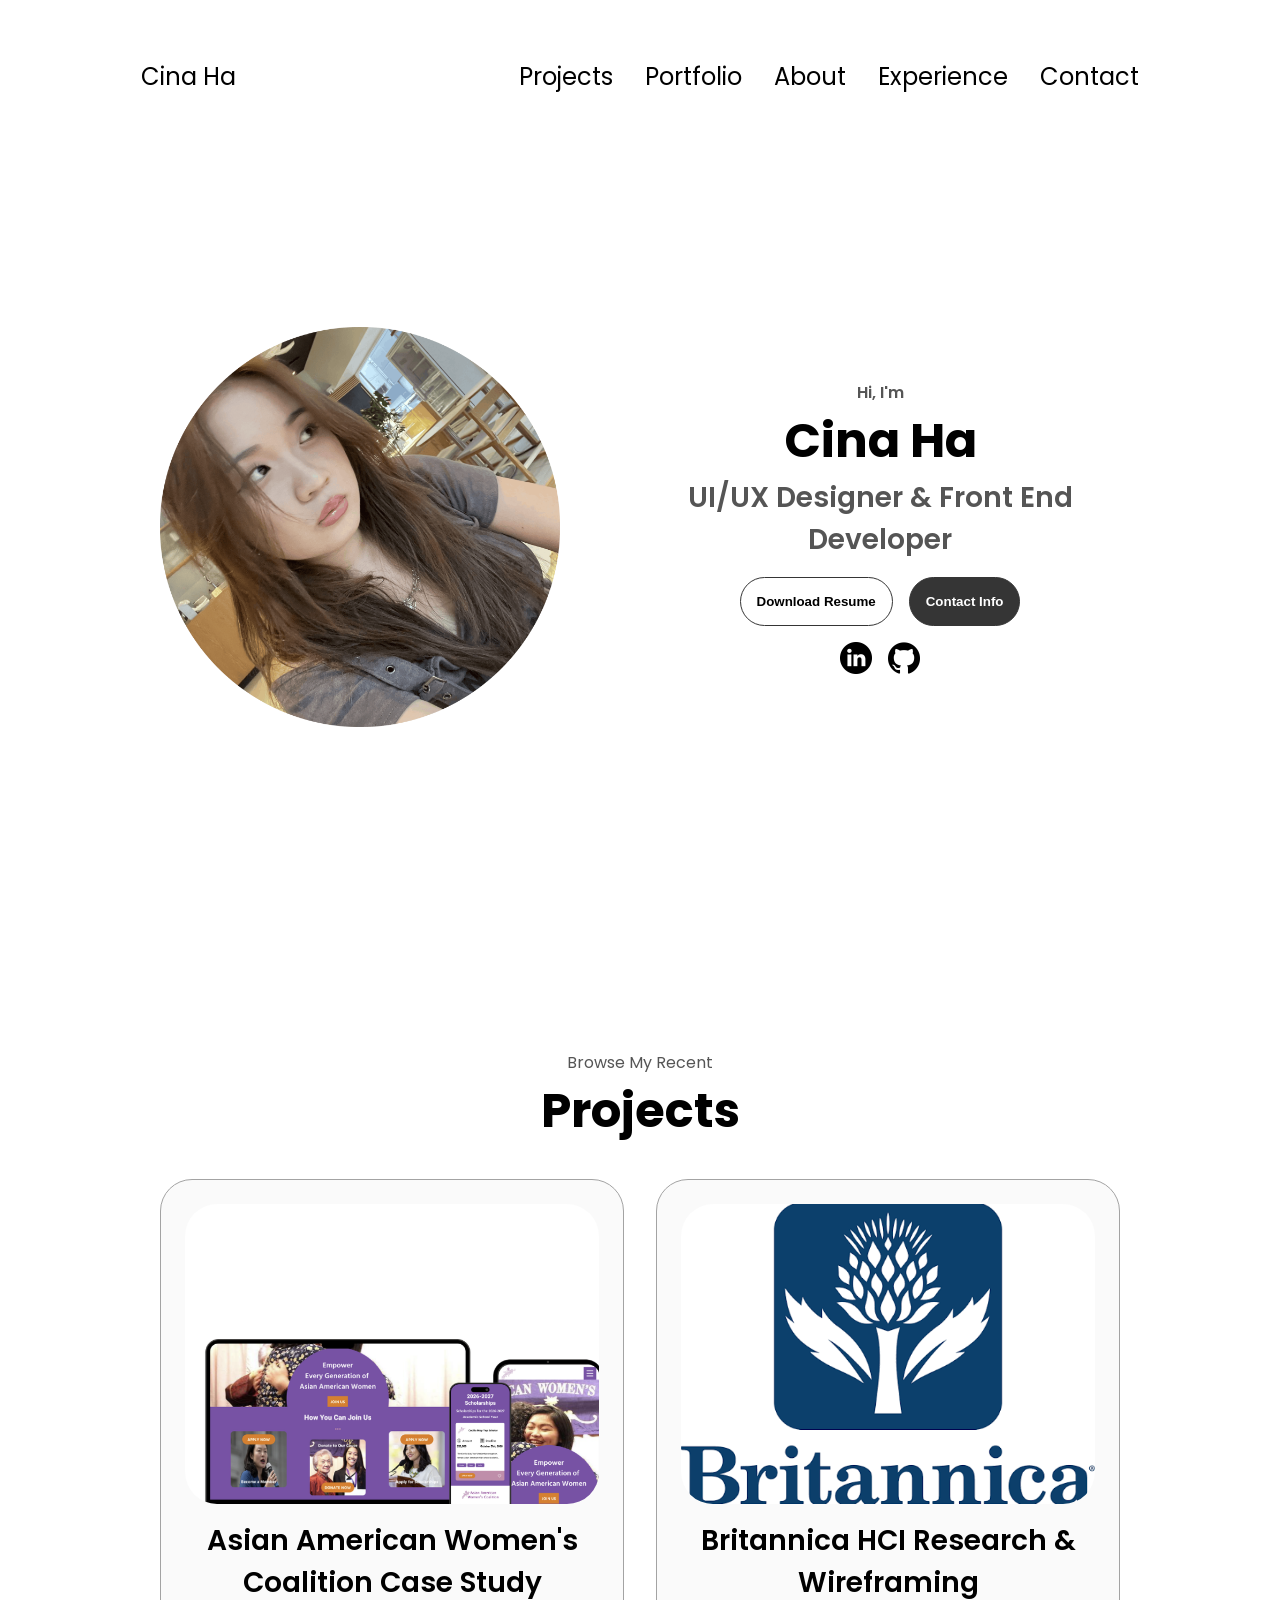
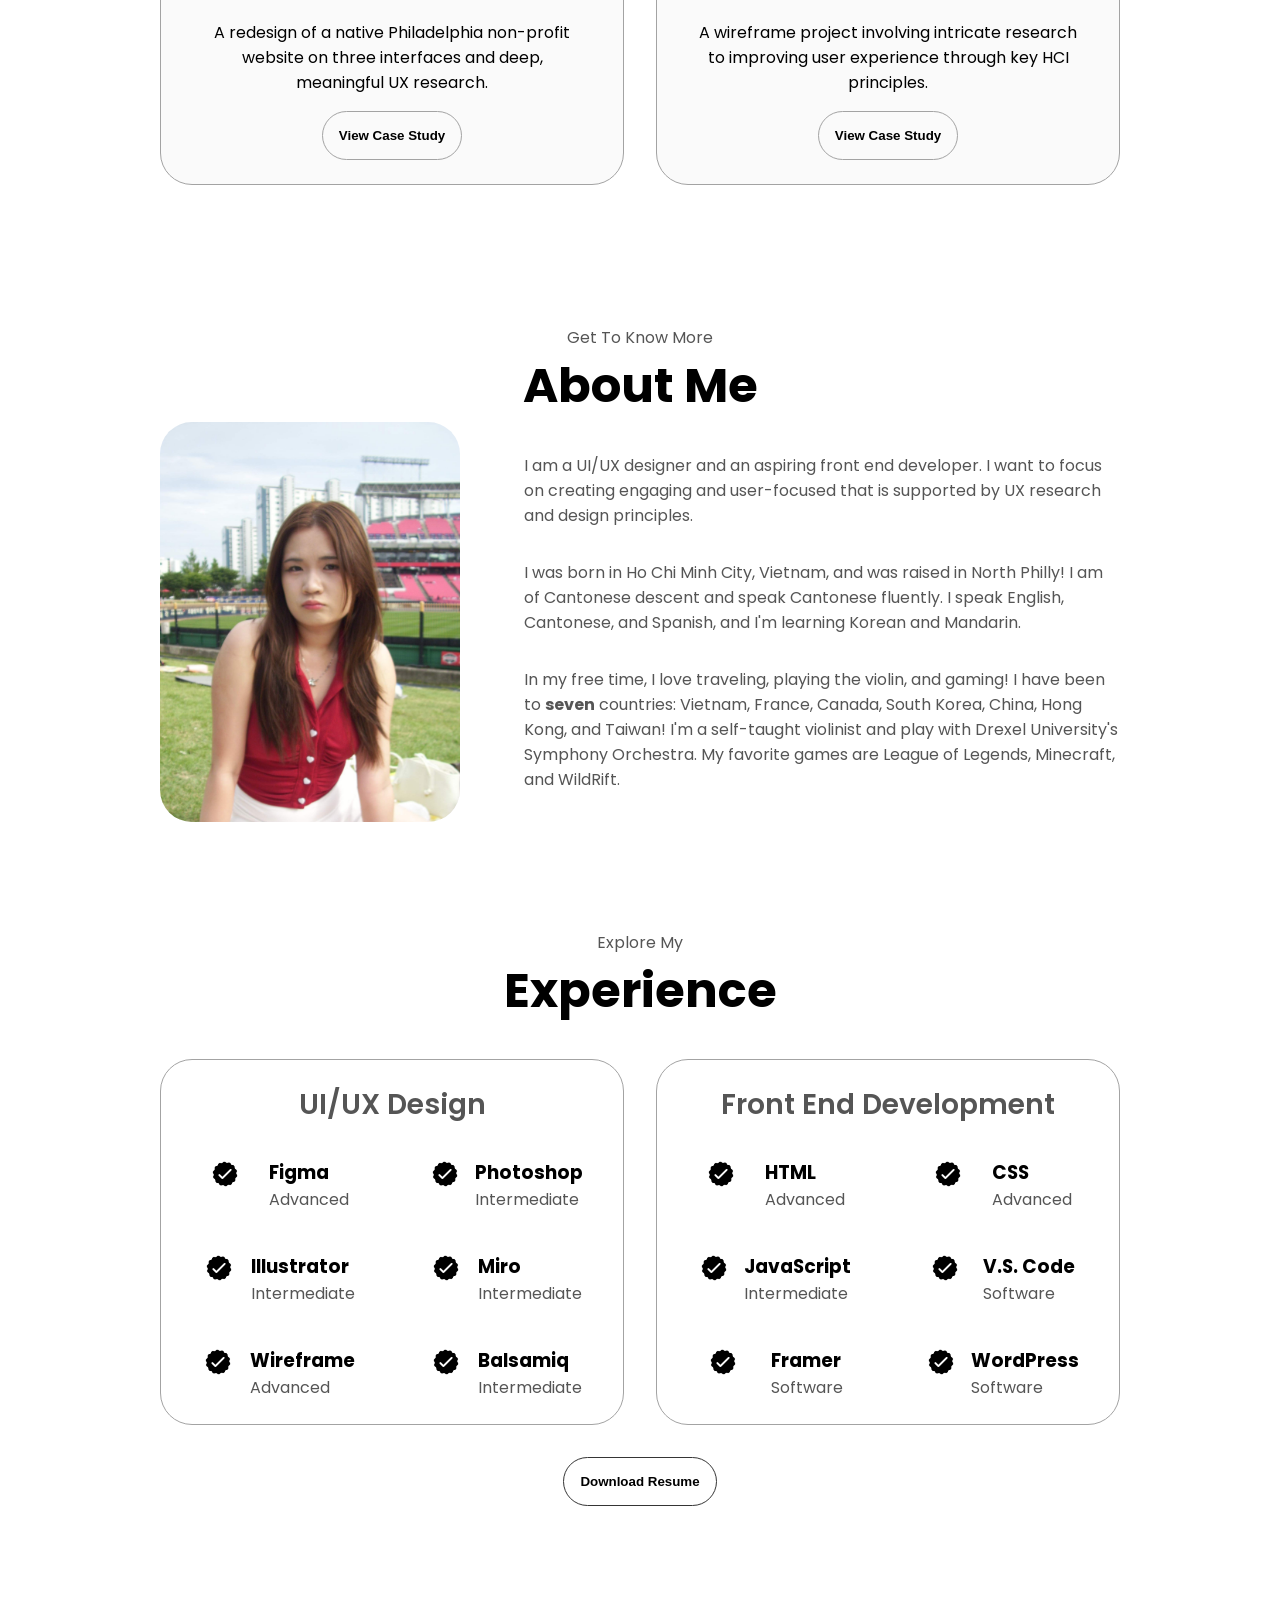
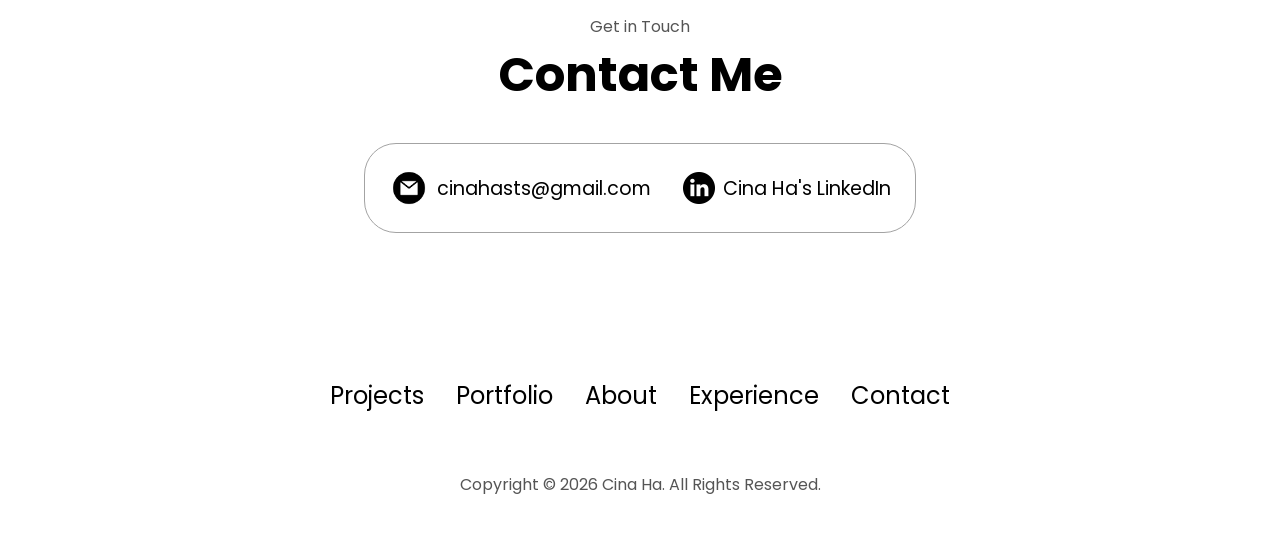
==== index.html @ 8f5a0e76 "website push website push" ====
<!DOCTYPE html>
<html lang="en">
  <head>
    <meta charset="UTF-8" />
    <meta http-equiv="X-UA-Compatible" content="IE=edge" />
    <meta name="viewport" content="width=device-width, initial-scale=1.0" />
    <title>Cina Ha Portfolio</title>
    <link rel="stylesheet" href="style.css" />
    <link rel="stylesheet" href="mediaqueries.css" />
  </head>
  <body>
    <nav id="desktop-nav">
      <div class="logo"><a href="index.html">Cina Ha</a></div>
      <div>
        <ul class="nav-links">
            <li><a href="#projects">Projects</a></li>
            <li><a href="#portfolio">Portfolio</a></li>
            <li><a href="#about">About</a></li>
            <li><a href="#experience">Experience</a></li>
            <li><a href="#contact">Contact</a></li>
        </ul>
      </div>
    </nav>
    <nav id="hamburger-nav">
      <div class="logo">John Doe</div>
      <div class="hamburger-menu">
        <div class="hamburger-icon" onclick="toggleMenu()">
          <span></span>
          <span></span>
          <span></span>
        </div>
        <div class="menu-links">
          <li><a href="index.html#projects" onclick="toggleMenu()">Projects</a></li>
          <li><a href="index.html#portfolio" onclick="toggleMenu()">Portfolio</a></li>
          <li><a href="index.html#about" onclick="toggleMenu()">About</a></li>
          <li><a href="index.html#experience" onclick="toggleMenu()">Experience</a></li>
          <li><a href="index.html#contact" onclick="toggleMenu()">Contact</a></li>
        </div>
      </div>
    </nav>
    <section id="profile">
      <div class="section__pic-container">
        <img src="./assets/website pfp brown(1)-modified(1).png" alt="John Doe profile picture" />
      </div>
      <div class="section__text">
        <p class="section__text__p1">Hi, I'm</p>
        <h1 class="title">Cina Ha</h1>
        <p class="section__text__p2">UI/UX Designer & Front End Developer</p>
        <div class="btn-container">
          <button
            class="btn btn-color-2"
            onclick="window.open('./assets/resume-example.pdf')"
          >
            Download Resume
          </button>
          <button class="btn btn-color-1" onclick="location.href='./#contact'">
            Contact Info
          </button>
        </div>
        <div id="socials-container">
          <img
            src="./assets/linkedin.png"
            alt="My LinkedIn profile"
            class="icon"
            onclick="location.href='https://linkedin.com/in/cina-ha-b302763a6'"
          />
          <img
            src="./assets/github.png"
            alt="My Github profile"
            class="icon"
            onclick="location.href='https://github.com/cinaha-edu'"
          />
        </div>
      </div>
    </section>
    <section id="projects">
      <p class="section__text__p1">Browse My Recent</p>
      <h1 class="title">Projects</h1>
      <div class="experience-details-container">
        <div class="about-containers">
          <div class="details-container color-container">
            <div class="article-container">
              <img
                src="./assets/AAWC Project 1 Photo.png"
                alt="Asian American Women's Coalition Case Study"
                class="project-img"
              />
            </div>
            <h2 class="experience-sub-title project-title">Asian American Women's Coalition Case Study</h2>
            <p class="AAWC-info-project project-title">A redesign of a native Philadelphia non-profit website on three interfaces and deep, meaningful UX research.</p>
            <div class="btn-container">
              <button
                class="btn btn-color-2 project-btn"
                onclick="location.href='project1.html'"
              >
                View Case Study
              </button>
            </div>
          </div>
          <div class="details-container color-container">
            <div class="article-container">
              <img
                src="./assets/New Britannica.png"
                alt="Britannica Case Study"
                class="project-img"
              />
            </div>
            <h2 class="experience-sub-title project-title">Britannica HCI Research & Wireframing</h2>
            <p class="AAWC-info-body project-title">A wireframe project involving intricate research to improving user experience through key HCI principles.</p>
            <div class="btn-container">
            <div class="btn-container">
              <button
                class="btn btn-color-2 project-btn"
                onclick="location.href='project2.html'"
              >
                View Case Study
              </button>
            </div>
          </div>
        </div>
      </div>
    </section>

    <section id="about">
      <p class="section__text__p1">Get To Know More</p>
      <h1 class="title">About Me</h1>
      <div class="section-container">
        <div class="section__pic-container">
          <img
            src="./assets/website pfp red(1).jpeg"
            alt="Profile picture"
            class="about-pic"
          />
        </div>
          <div class="text-container">
            <p class="about-me-1">I am a UI/UX designer and an aspiring front end developer. I want to focus on creating engaging and user-focused that is supported by UX research and design principles.</p>
            <p class="about-me-2">I was born in Ho Chi Minh City, Vietnam, and was raised in North Philly! I am of Cantonese descent and speak Cantonese fluently. I speak English, Cantonese, and Spanish, and I'm learning Korean and Mandarin.</p>
            <p class="about-me-3">In my free time, I love traveling, playing the violin, and gaming! I have been to <b>seven</b> countries: Vietnam, France, Canada, South Korea, China, Hong Kong, and Taiwan! I'm a self-taught violinist and play with Drexel University's Symphony Orchestra. My favorite games are League of Legends, Minecraft, and WildRift.</p>
          </div>
        </div>
      </div>
    </section>
    <section id="experience">
      <p class="section__text__p1">Explore My</p>
      <h1 class="title">Experience</h1>
      <div class="experience-details-container">
        <div class="about-containers">
          <div class="details-container">
            <h2 class="experience-sub-title">UI/UX Design</h2>
            <div class="article-container">
              <article>
                <img
                  src="./assets/checkmark.png"
                  alt="Experience icon"
                  class="icon"
                />
                <div>
                  <h3>Figma</h3>
                  <p>Advanced</p>
                </div>
              </article>

              <article>
                <img
                  src="./assets/checkmark.png"
                  alt="Experience icon"
                  class="icon"
                />
                <div>
                  <h3>Photoshop</h3>
                  <p>Intermediate</p>
                </div>
              </article>
              <article>
                <img
                  src="./assets/checkmark.png"
                  alt="Experience icon"
                  class="icon"
                />
                <div>
                  <h3>Illustrator</h3>
                  <p>Intermediate</p>
                </div>
              </article>
              <article>
                <img
                  src="./assets/checkmark.png"
                  alt="Experience icon"
                  class="icon"
                />
                <div>
                  <h3>Miro</h3>
                  <p>Intermediate</p>
                </div>
              </article>
              <article>
                <img
                  src="./assets/checkmark.png"
                  alt="Experience icon"
                  class="icon"
                />
                <div>
                  <h3>Wireframe</h3>
                  <p>Advanced</p>
                </div>
              </article>
              <article>
                <img
                  src="./assets/checkmark.png"
                  alt="Experience icon"
                  class="icon"
                />
                <div>
                  <h3>Balsamiq</h3>
                  <p>Intermediate</p>
                </div>
              </article>
            </div>
          </div>
          <div class="details-container">
            <h2 class="experience-sub-title">Front End Development</h2>
            <div class="article-container">
              <article>
                <img
                  src="./assets/checkmark.png"
                  alt="Experience icon"
                  class="icon"
                />
                <div>
                  <h3>HTML</h3>
                  <p>Advanced</p>
                </div>
              </article>
              <article>
                <img
                  src="./assets/checkmark.png"
                  alt="Experience icon"
                  class="icon"
                />
                <div>
                  <h3>CSS</h3>
                  <p>Advanced</p>
                </div>
              </article>
              <article>
                <img
                  src="./assets/checkmark.png"
                  alt="Experience icon"
                  class="icon"
                />
                <div>
                  <h3>JavaScript</h3>
                  <p>Intermediate</p>
                </div>
              </article>
              <article>
                <img
                  src="./assets/checkmark.png"
                  alt="Experience icon"
                  class="icon"
                />
                <div>
                  <h3>V.S. Code</h3>
                  <p>Software</p>
                </div>
              </article>
              <article>
                <img
                  src="./assets/checkmark.png"
                  alt="Experience icon"
                  class="icon"
                />
                <div>
                  <h3>Framer</h3>
                  <p>Software</p>
                </div>
              </article>
              <article>
                <img
                  src="./assets/checkmark.png"
                  alt="Experience icon"
                  class="icon"
                />
                <div>
                  <h3>WordPress</h3>
                  <p>Software</p>
                </div>
              </article>
            </div>
          </div>
        </div>
      </div>
      <div class="btn-container">
          <button
            class="btn btn-color-2"
            onclick="window.open('./assets/resume-example.pdf')"
          >
            Download Resume
          </button>
    </section>
    <section id="contact">
      <p class="section__text__p1">Get in Touch</p>
      <h1 class="title">Contact Me</h1>
      <div class="contact-info-upper-container">
        <div class="contact-info-container">
          <img
            src="./assets/email.png"
            alt="Email icon"
            class="icon contact-icon email-icon"
          />
          <p><a href="mailto:cinahasts@gmail.com">cinahasts@gmail.com</a></p>
        </div>
        <div class="contact-info-container">
          <img
            src="./assets/linkedin.png"
            alt="LinkedIn icon"
            class="icon contact-icon"
          />
          <p><a href="https://www.linkedin.com/in/cina-ha-b302763a6">Cina Ha's LinkedIn</a></p>
        </div>
      </div>
    </section>
    <footer>
      <nav>
        <div class="nav-links-container">
          <ul class="nav-links">
            <li><a href="#projects">Projects</a></li>
            <li><a href="#portfolio">Portfolio</a></li>
            <li><a href="#about">About</a></li>
            <li><a href="#experience">Experience</a></li>
            <li><a href="#contact">Contact</a></li>
          </ul>
        </div>
      </nav>
      <p>Copyright &#169; 2026 Cina Ha. All Rights Reserved.</p>
    </footer>
    <script src="script.js"></script>
  </body>
</html>
---- style.css ----
/* GENERAL */
@import url('https://fonts.googleapis.com/css2?family=Poppins:wght@300;400;500;600&display=swap');

* {
    margin: 0;
    padding: 0;
}

body {
    font-family: 'Poppins', sans-serif;
}

html {
  scroll-behavior: smooth;
}

p {
  color: rgb(85, 85, 85);
}

/* TRANSITION */

a,
.btn {
  transition: all 300ms ease;
}

/* DESKTOP NAV */

nav,
.nav-links {
  display: flex;
}

nav {
  justify-content: space-around;
  align-items: center;
  height: 17vh;
}

.nav-links {
  gap: 2rem;
  list-style: none;
  font-size: 1.5rem;
}

a {
  color: black;
  text-decoration: none;
  text-decoration-color: white;
}

a:hover {
  color: grey;
  text-decoration: underline;
  text-underline-offset: 1rem;
  text-decoration-color: rgb(181, 181, 181);
}

.logo {
  font-size: 1.5rem;
}

.logo:hover {
  cursor: default;
}

/* HAMBURGER MENU */

#hamburger-nav {
  display: none;
}

.hamburger-menu {
  position: relative;
  display: inline-block;
}

.hamburger-icon {
  display: flex;
  flex-direction: column;
  justify-content: space-between;
  height: 24px;
  width: 30px;
  cursor: pointer;
}

.hamburger-icon span {
  width: 100%;
  height: 2px;
  background-color: black;
  transition: all 0.3 ease-in-out;
}

.menu-links {
  position: absolute;
  top: 100%;
  right: 0;
  background-color: white;
  width: fit-content;
  max-height: 0;
  overflow: hidden;
  transition: all 0.3 ease-in-out;
}

.menu-links a {
  display: block;
  padding: 10px;
  text-align: center;
  font-size: 1.5rem;
  color: black;
  text-decoration: none;
  transition: all 0.3 ease-in-out;
}

.menu-links li {
  list-style: none;
}

.menu-links.open {
  max-height: 300px;
}

.hamburger-icon.open span:first-child {
  transform: rotate(45deg) translate(10px, 5px);
}

.hamburger-icon.open span:nth-child(2) {
  opacity: 0;
}

.hamburger-icon.open span:last-child {
  transform: rotate(-45deg) translate(10px, -5px);
}

.hamburger-icon span:first-child {
  transform: none;
}

.hamburger-icon span:first-child {
  opacity: 1;
}

.hamburger-icon span:first-child {
  transform: none;
}

/* SECTIONS */

section {
  padding-top: 6vh;
  padding-bottom: 6vh;
  height:fit-content;
  margin: 0 10rem;
  box-sizing: border-box;
  min-height: fit-content;
}

.section-container {
  display: flex;
  justify-content: center;
}

/* PROFILE SECTION */

#profile {
  display: flex;
  justify-content: center;
  gap: 5rem;
  height: 80vh;
}

.section__pic-container {
  display: flex;
  height: 400px;
  width: 400px;
  margin: auto 0;
}

.section__text {
  align-self: center;
  text-align: center;
}

.section__text p {
  font-weight: 600;
}

.section__text__p1 {
  text-align: center;
}

.section__text__p2 {
  font-size: 1.75rem;
  margin-bottom: 1rem;
}

.title {
  font-size: 3rem;
  text-align: center;
}

#socials-container {
  display: flex;
  justify-content: center;
  margin-top: 1rem;
  gap: 1rem;
}

/* ICONS */

.icon {
  cursor: pointer;
  height: 2rem;
}

/* BUTTONS */

.btn-container {
  display: flex;
  justify-content: center;
  gap: 1rem;
}

.btn {
  font-weight: 600;
  transition: all 300ms ease;
  padding: 1rem;
  width: 8rem;
  border-radius: 2rem;
  
}

.btn-color-1,
.btn-color-2 {
  border: rgb(53, 53, 53) 0.1rem solid;
  width: fit-content;
  height: fit-content;
}

.btn-color-1:hover,
.btn-color-2:hover {
  cursor: pointer;
}

.btn-color-1,
.btn-color-2:hover {
  background: rgb(53, 53, 53);
  color: white;
}

.btn-color-1:hover {
  background: white;
  color:black;
}


.btn-color-2 {
  background: none;
}

.btn-color-2:hover {
  border: rgb(255, 255, 255) 0.1rem solid;
}

.btn-container {
  gap: 1rem;
}

/* ABOUT SECTION */

#about {
  position: relative;

}

.about-pic {
  border-radius: 2rem;
}


.about-containers {
  gap: 2rem;
  margin-bottom: 2rem;
  margin-top: 2rem;
}

.about-details-container {
  justify-content: center;
  flex-direction: column;
}

.about-containers,
.about-details-container {
  display: flex;
}

.arrow {
  position: absolute;
  right: -5rem;
  bottom: 2.5rem;
}

.details-container {
  padding: 1.5rem;
  flex: 1;
  background: white;
  border-radius: 2rem;
  border: rgb(53, 53, 53) 0.1rem solid;
  border-color: rgb(163, 163, 163);
  text-align: center;
}

.section-container {
  gap: 4rem;
  height: 80%;
 align-items: center;
}

.about__pic-container {
  width: 300px;         /* Set your uniform width */
  height: 200px;        /* Set your uniform height */
  object-fit: cover;    /* Preserves aspect ratio by cropping */
  object-position: center; /* Keeps the center of the photo focused */}

.text-container {
  justify-content: left;
  margin: auto;
}

.about-me-1 {
  margin-bottom: 2rem;
}

.about-me-2 {
  margin-bottom: 2rem;
}


.section-container-project {
  display:flex;
  flex-direction: row;
  gap: 2rem;
  margin: 2rem;
}






/* PORTFOLIO */


/* EXPERIENCE SECTION */

#experience {
  position: relative;
}

.experience-sub-title {
  color: rgb(85, 85, 85);
  font-weight: 600;
  font-size: 1.75rem;
  margin-bottom: 2rem;
}

.experience-details-container {
  display: flex;
  justify-content: center;
  flex-direction: column;
}

.article-container {
  display: flex;
  text-align: initial;
  flex-wrap: wrap;
  flex-direction: row;
  gap: 2.5rem;
  justify-content: space-around;
}

article {
  display: flex;
  width: 10rem;
  justify-content: space-around;
  gap: 0.5rem;
}

article .icon {
  cursor: default;
}

/* PROJECTS SECTION */

#projects {
  position: relative;
}

.color-container {
  border-color: rgb(163, 163, 163);
  background: rgb(250, 250, 250);
}

.project-img {
  border-radius: 2rem;
  width: 100%;
  height: 300px;
  object-fit: cover;    /* Preserves aspect ratio by cropping */
  object-position: center; /* Keeps the center of the photo focused */

}

.project-title {
  margin: 1rem;
  color: black;
}

.project-btn {
  color: black;
  border-color: rgb(163, 163, 163);
  width: fit-content;
  height: fit-content;
}

/* CONTACT */

#contact {
  display: flex;
  justify-content: center;
  flex-direction: column;
  height: 70vh;
}

.contact-info-upper-container {
  display: flex;
  justify-content: center;
  border-radius: 2rem;
  border: rgb(53, 53, 53) 0.1rem solid;
  border-color: rgb(163, 163, 163);
  background: (250, 250, 250);
  margin: 2rem auto;
  padding: 0.5rem;
}

.contact-info-container {
  display: flex;
  align-items: center;
  justify-content: center;
  gap: 0.5rem;
  margin: 1rem;
}

.contact-info-container p {
  font-size: larger;
}

.contact-icon {
  cursor: default;
}

.email-icon {
  height: 2.5rem;
}

/* FOOTER SECTION */

footer {
  height: 26vh;
  margin: 0 1rem;
}

footer p {
  text-align: center;
}

#project-1 {
  position: relative;
  justify-content: center;
}

.project1-container {
  justify-content: center;
}
.big-frame-1 {
  margin-top: 1.5rem;
  margin-bottom: 1.5rem;

}

#overview-1 {
  margin-bottom: 1rem;
}

#overview-2 {
  margin-bottom: 1rem;
}

#overview-3 {
  margin-bottom: 1rem;
}

#overview-67 {
  margin-top: 1rem;
  text-align: center;
}

#overview-8 {
  margin-top: 1rem;
}
#overview-81 {
  margin-top: 1rem;
}
#overview-67 {
  margin-top: 1rem;
}
#overview-61 {
  margin-top: 1rem;
}

.project-photos {
  display: flex;
  justify-content: center;
  text-align: center;
  flex-direction: column;
  margin-top: 3rem;
  margin-bottom: 3rem;

}

.initial-research-pic {
  width: 100%;         /* Set your uniform width */
  height: 100%;        /* Set your uniform height */
  object-fit: cover;    /* Preserves aspect ratio by cropping */
  object-position: center; /* Keeps the center of the photo focused */
}

.BMC-research-pic {
  width: 100%;         /* Set your uniform width */
  height: 100%;        /* Set your uniform height */
  object-fit: cover;    /* Preserves aspect ratio by cropping */
  object-position: center; /* Keeps the center of the photo focused */
}

.custom-line {
  border: 0;                /* Remove default browser styling */
  border-top: 2px solid #333; /* Line thickness, style, and color */
  width: 100%;               /* Length of the line */
  margin: 20px auto;        /* Spacing above/below, centers the line */
}
---- mediaqueries.css ----
@media screen and (max-width: 1400px) {
  #profile {
    height: 83vh;
    margin-bottom: 6rem;
  }
  .about-containers {
    flex-wrap: wrap;
  }
  #contact,
  #projects {
    height: fit-content;
  }
}

@media screen and (max-width: 1200px) {
  #desktop-nav {
    display: none;
  }
  #hamburger-nav {
    display: flex;
  }
  #experience,
  .experience-details-container {
    margin-top: 2rem;
  }
  #profile,
  .section-container {
    display: block;
  }
  .arrow {
    display: none;
  }
  section,
  .section-container {
    height: fit-content;
  }
  section {
    margin: 0 5%;
  }
  .section__pic-container {
    width: 275px;
    height: 275px;
    margin: 0 auto 2rem;
  }
  .about-containers {
    margin-top: 0;
  }
}

@media screen and (max-width: 600px) {
  #contact,
  footer {
    height: 40vh;
  }
  #profile {
    height: 83vh;
    margin-bottom: 0;
  }
  article {
    font-size: 1rem;
  }
  footer nav {
    height: fit-content;
    margin-bottom: 2rem;
  }
  .about-containers,
  .contact-info-upper-container,
  .btn-container {
    flex-wrap: wrap;
  }
  .contact-info-container {
    margin: 0;
  }
  .contact-info-container p,
  .nav-links li a {
    font-size: 1rem;
  }
  .experience-sub-title {
    font-size: 1.25rem;
  }
  .logo {
    font-size: 1.5rem;
  }
  .nav-links {
    flex-direction: column;
    gap: 0.5rem;
    text-align: center;
  }
  .section__pic-container {
    width: auto;
    height: 46vw;
    justify-content: center;
  }
  .section__text__p2 {
    font-size: 1.25rem;
  }
  .title {
    font-size: 2rem;
  }
  .text-container {
    text-align: justify;
  }
}
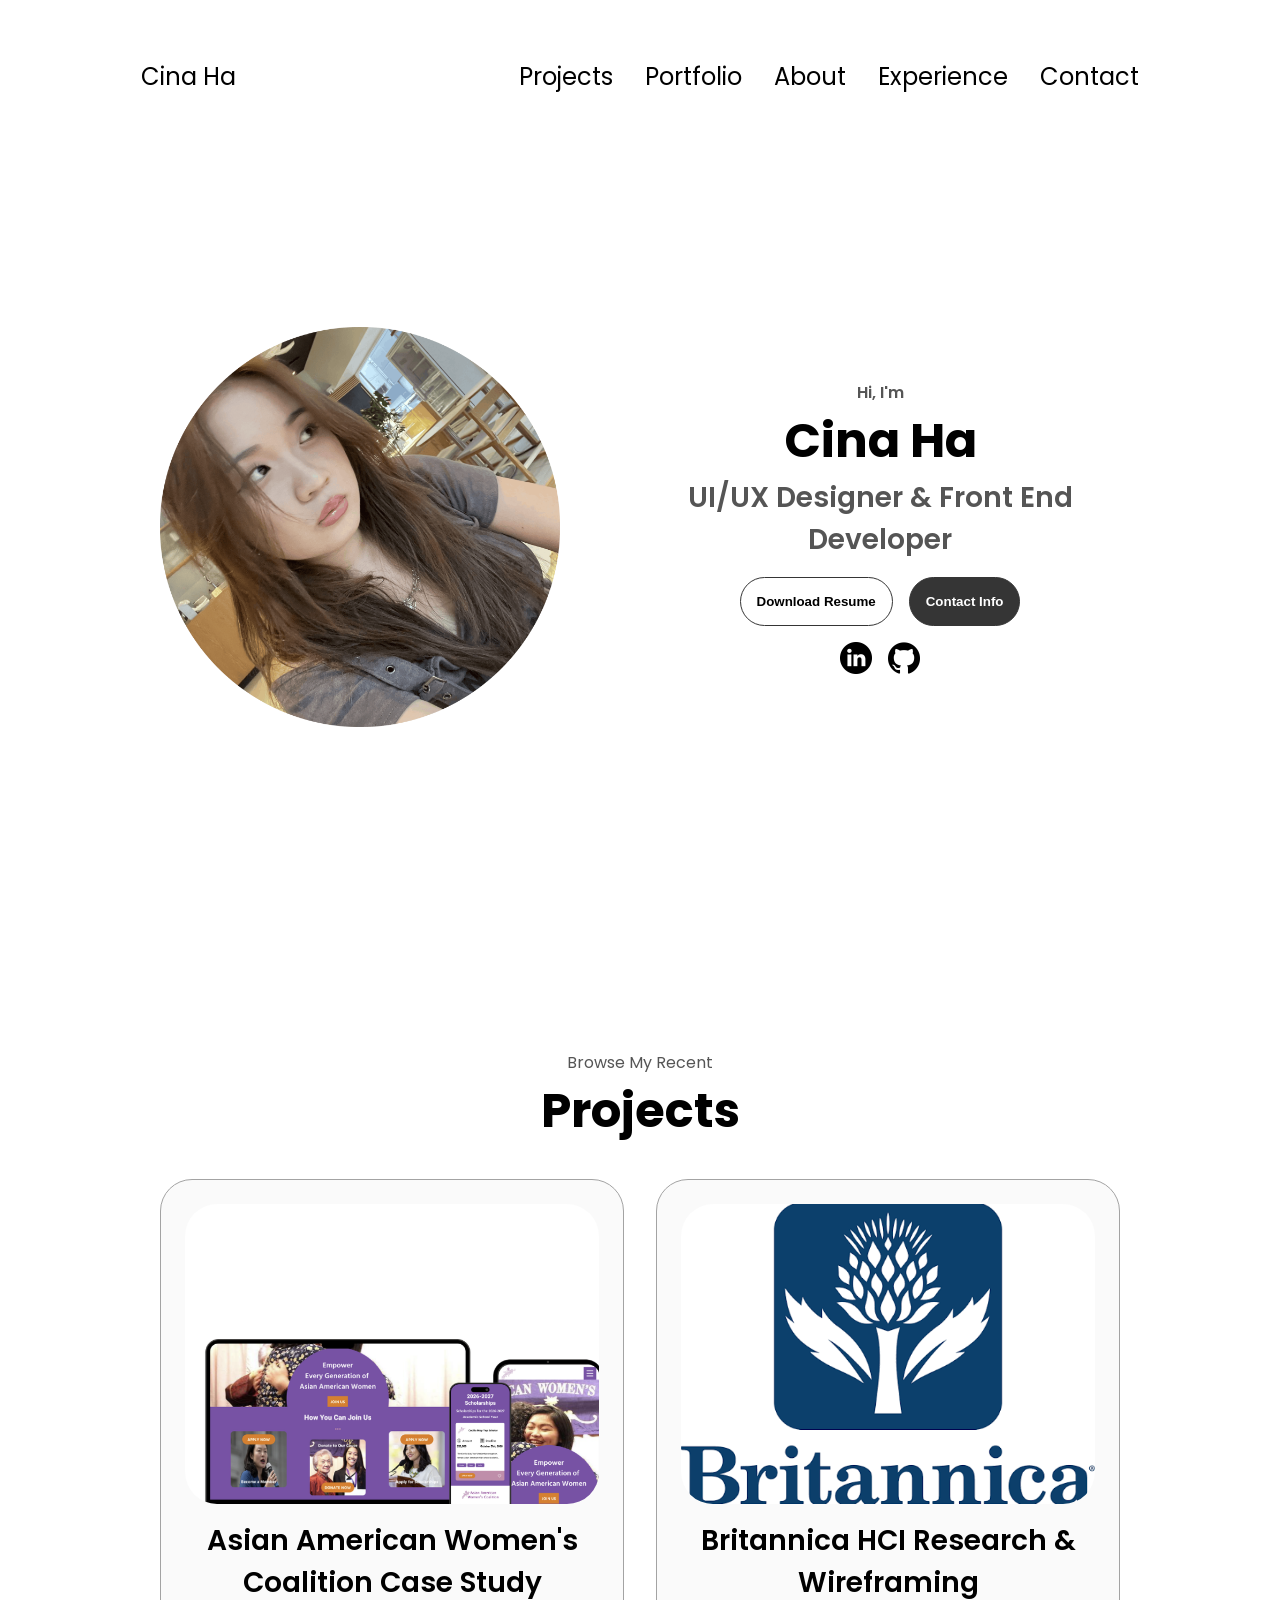
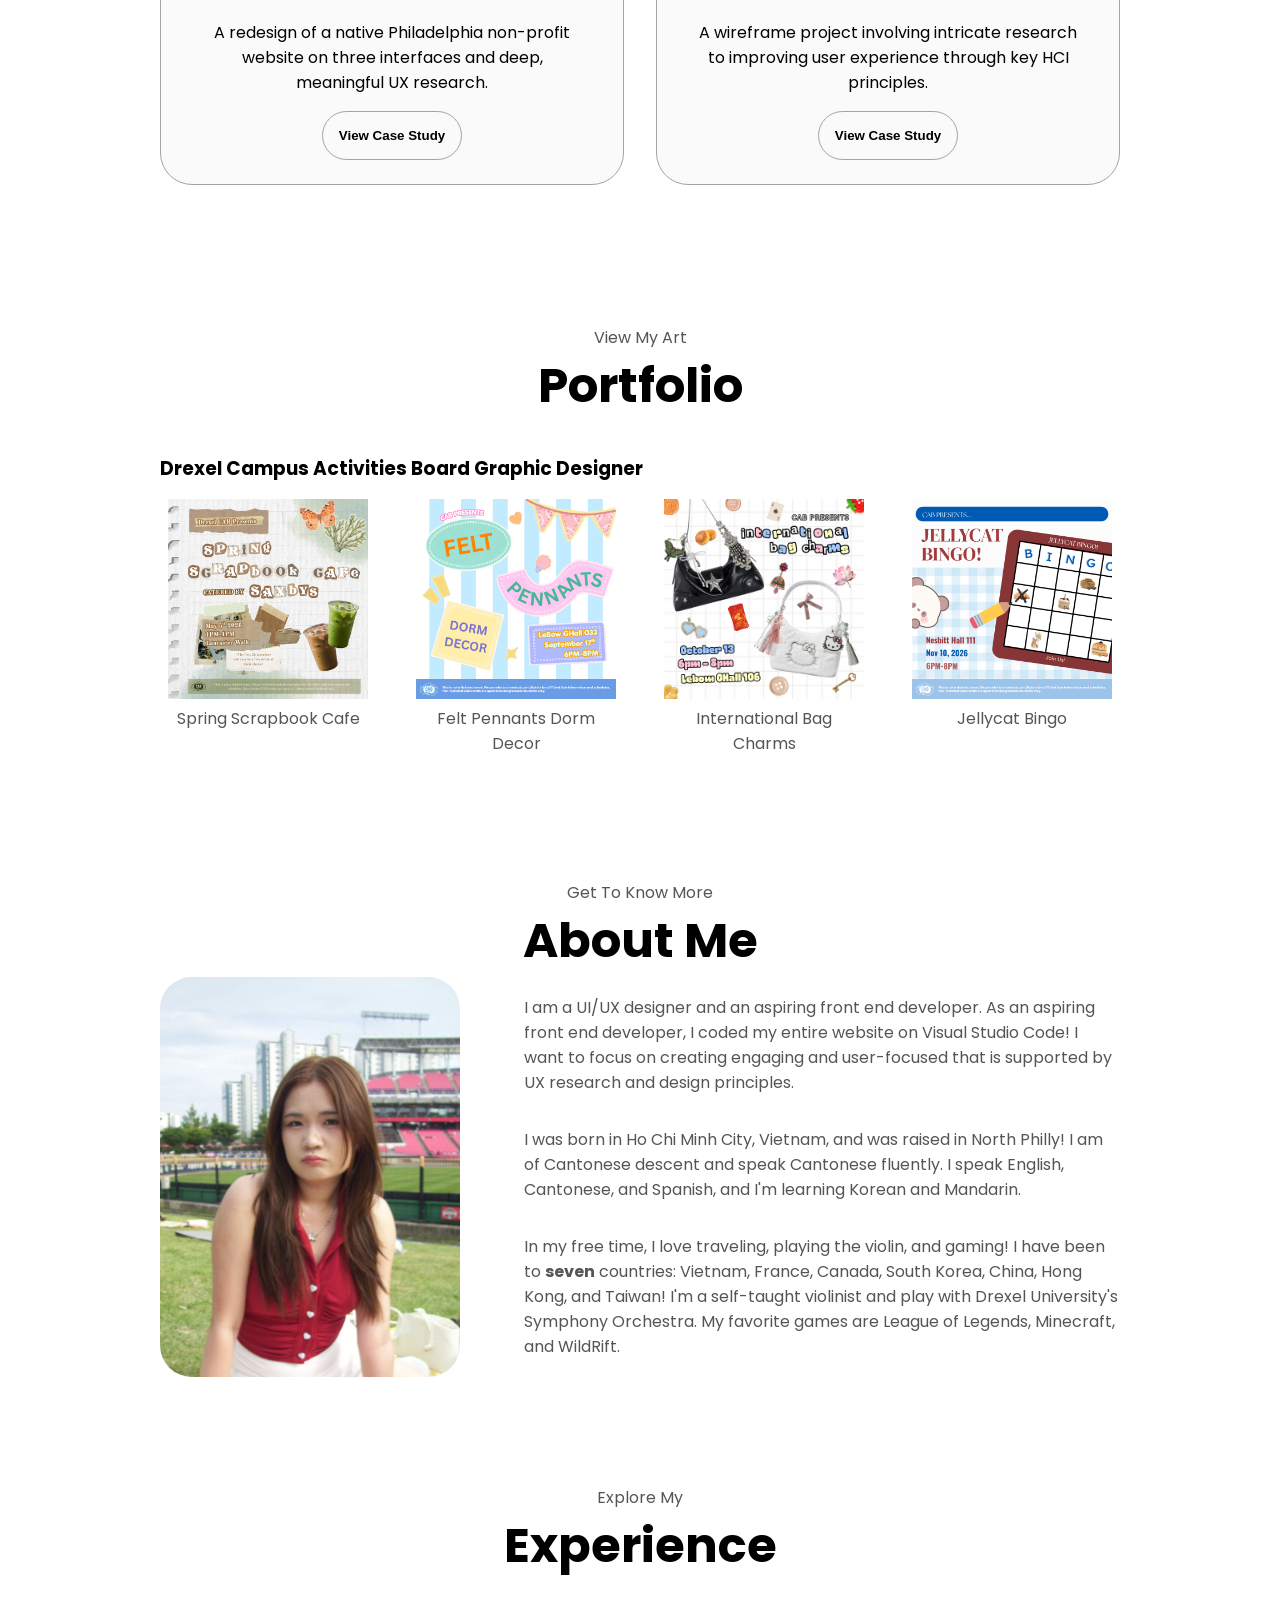
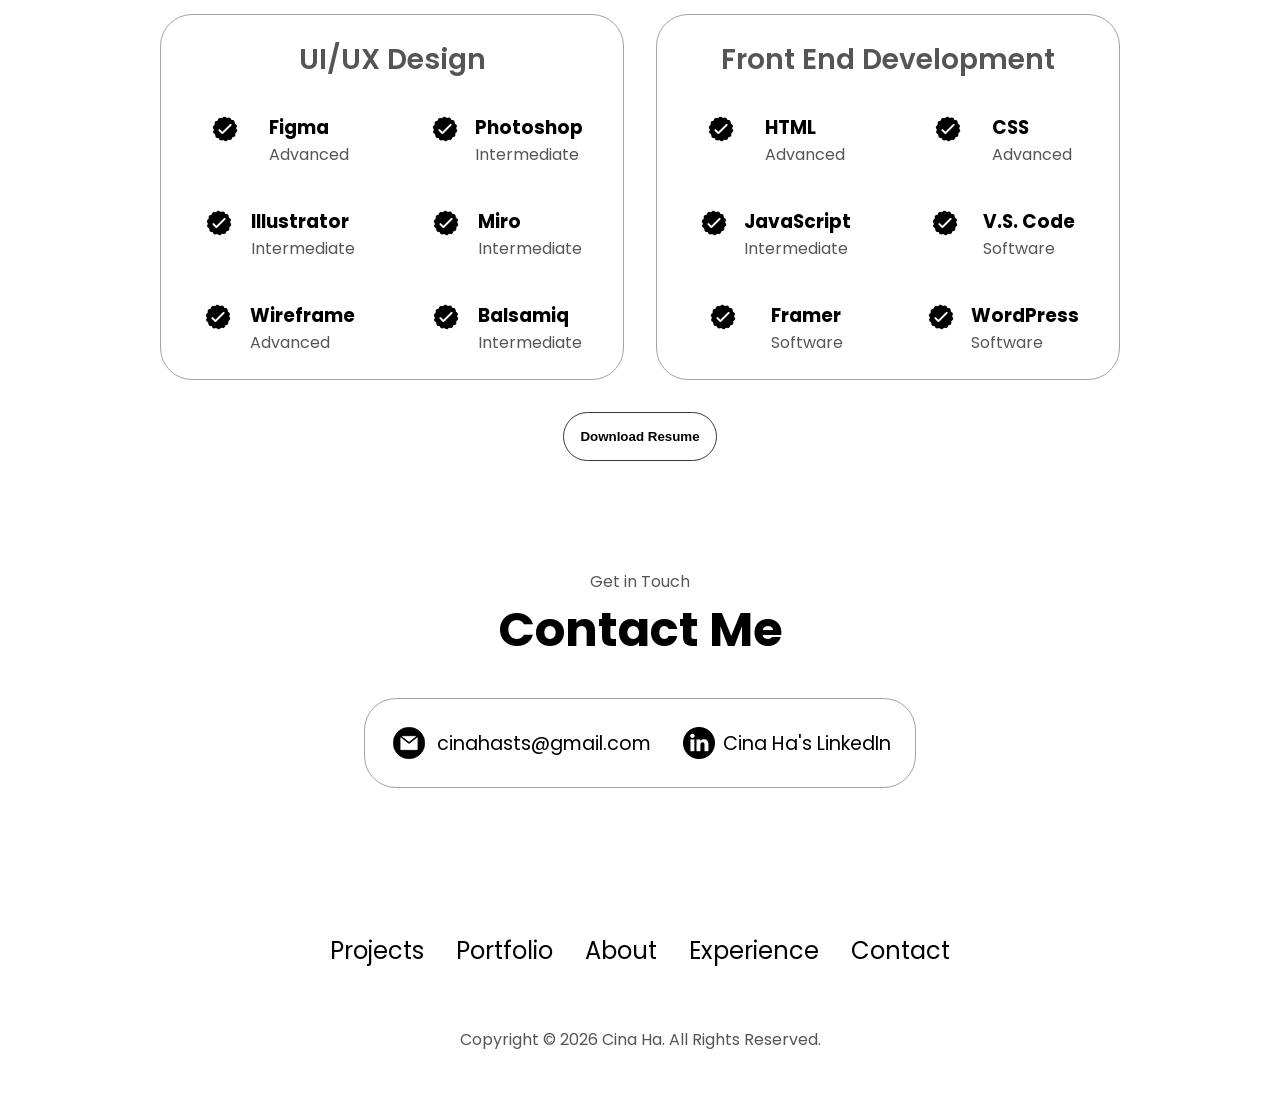
==== commit d716ef44: "final push for now" ====
--- a/index.html
+++ b/index.html
@@ -120,6 +120,51 @@
         </div>
       </div>
     </section>
+    <section id="portfolio">
+      <p class="section__text__p1">View My Art</p>
+      <h1 class="title">Portfolio</h1>
+      <div class="portfolio-text">
+        <h3>Drexel Campus Activities Board Graphic Designer</h3>
+      </div>
+      <div class="portfolio-pic-container">
+        <div class="portfolio-pic">
+          <img
+            src="./assets/(FINAL) Spring Scrapbook @ Saxbys (V2).png"
+            alt="Profile picture"
+            class="portfolio-pic-1"
+          />
+          <p>Spring Scrapbook Cafe
+          </p>
+        </div>
+        <div class="portfolio-pic">
+          <img
+            src="./assets/Felt Pennants Dorm Decor FINAL.png"
+            alt="Profile picture"
+            class="portfolio-pic-1"
+          />
+          <p>Felt Pennants Dorm Decor</p>
+        </div>
+        <div class="portfolio-pic">
+          <img
+            src="./assets/CAB International Bag Charms 10.13.png"
+            alt="Profile picture"
+            class="portfolio-pic-1"
+          />
+          <p>International Bag Charms</p>
+
+        </div>
+        <div class="portfolio-pic">
+          <img
+            src="./assets/Jellycat Bingo.png"
+            alt="Profile picture"
+            class="portfolio-pic-1"
+          />
+          <p>Jellycat Bingo</p>
+
+        </div>
+      </div>
+    </section>
+
 
     <section id="about">
       <p class="section__text__p1">Get To Know More</p>
@@ -133,7 +178,7 @@
           />
         </div>
           <div class="text-container">
-            <p class="about-me-1">I am a UI/UX designer and an aspiring front end developer. I want to focus on creating engaging and user-focused that is supported by UX research and design principles.</p>
+            <p class="about-me-1">I am a UI/UX designer and an aspiring front end developer. As an aspiring front end developer, I coded my entire website on Visual Studio Code! I want to focus on creating engaging and user-focused that is supported by UX research and design principles.</p>
             <p class="about-me-2">I was born in Ho Chi Minh City, Vietnam, and was raised in North Philly! I am of Cantonese descent and speak Cantonese fluently. I speak English, Cantonese, and Spanish, and I'm learning Korean and Mandarin.</p>
             <p class="about-me-3">In my free time, I love traveling, playing the violin, and gaming! I have been to <b>seven</b> countries: Vietnam, France, Canada, South Korea, China, Hong Kong, and Taiwan! I'm a self-taught violinist and play with Drexel University's Symphony Orchestra. My favorite games are League of Legends, Minecraft, and WildRift.</p>
           </div>
--- a/style.css
+++ b/style.css
@@ -170,6 +170,28 @@
   height: 80vh;
 }
 
+
+
+.portfolio-pic-1 {
+  width: 200px;         /* Set your uniform width */
+  height: 200px;        /* Set your uniform height */
+  object-fit: cover;    /* Preserves aspect ratio by cropping */
+  object-position: center; /* Keeps the center of the photo focused */
+}
+
+.portfolio-text {
+  margin-top: 2rem;
+}
+
+.portfolio-pic-container {
+  justify-content: center;
+  display: flex;
+  flex-direction: row;
+  margin:1rem;
+  gap: 3rem;
+  text-align: center;
+}
+
 .section__pic-container {
   display: flex;
   height: 400px;
